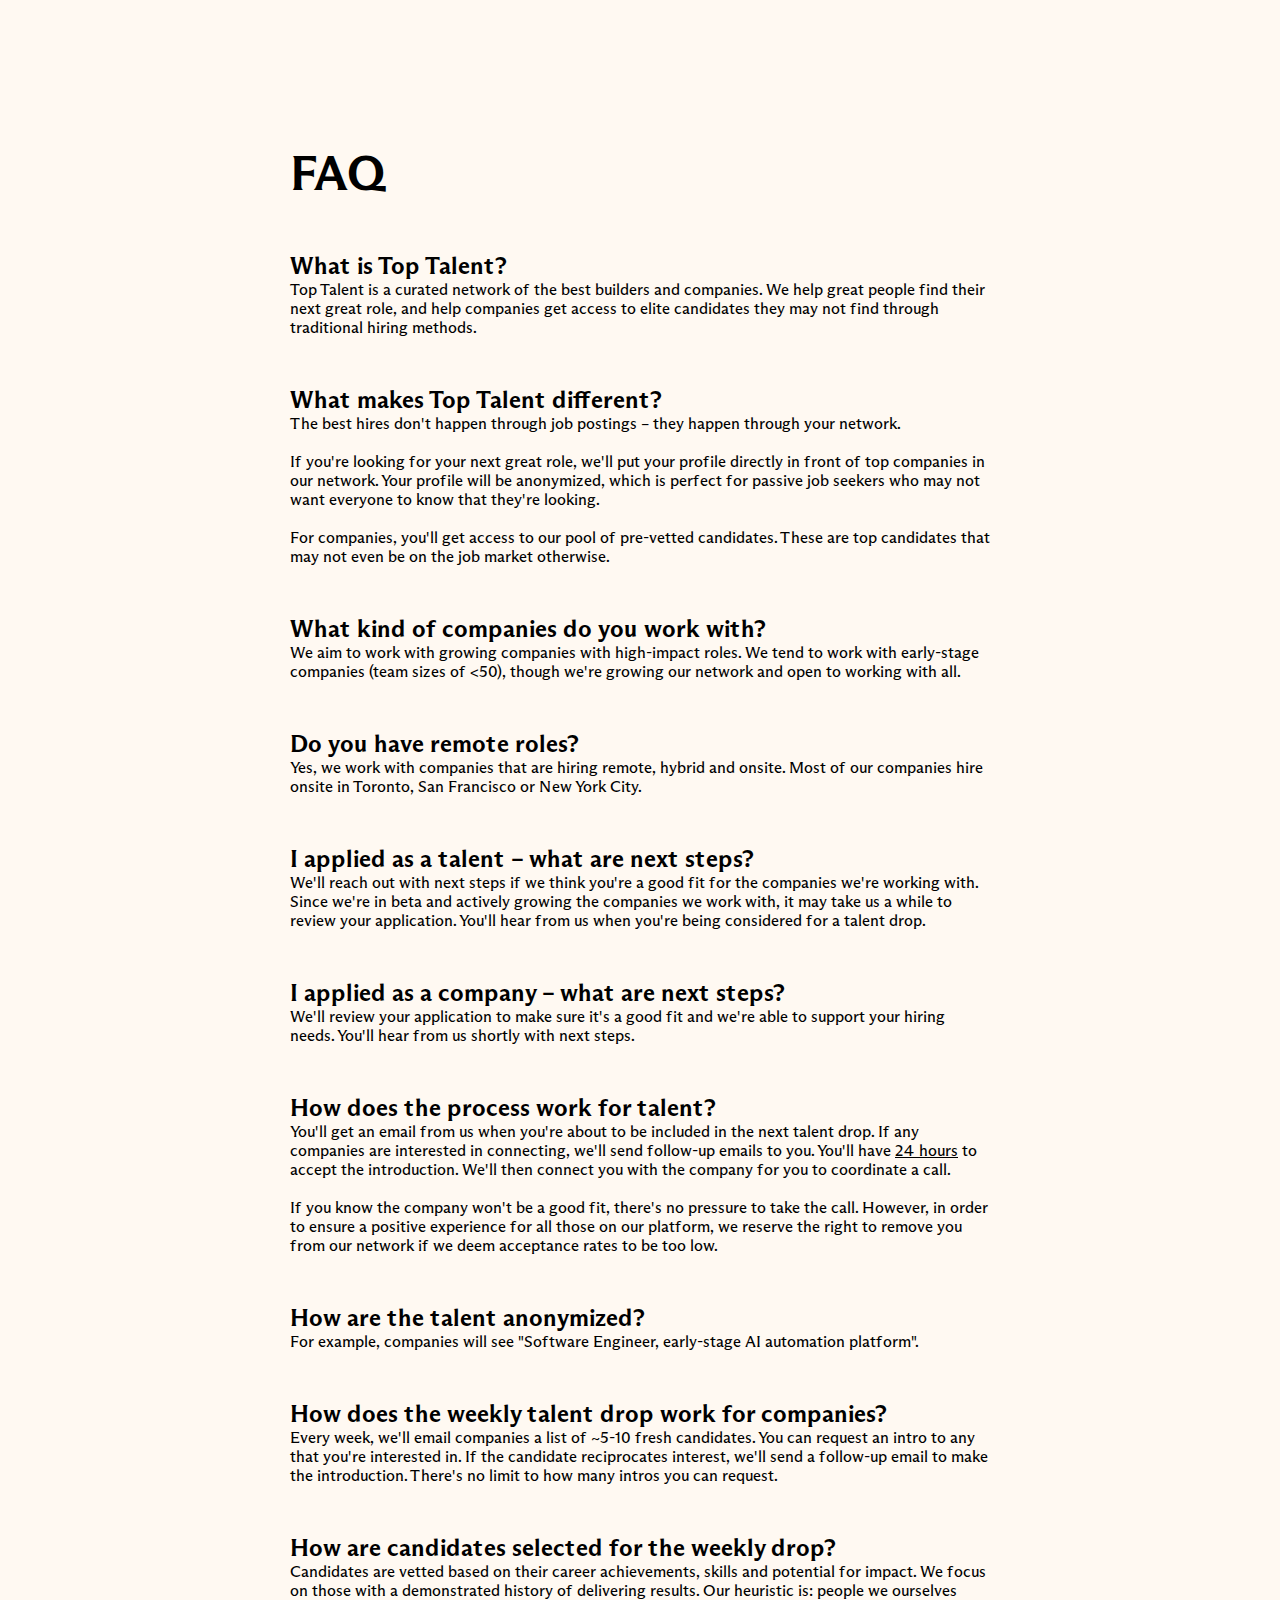
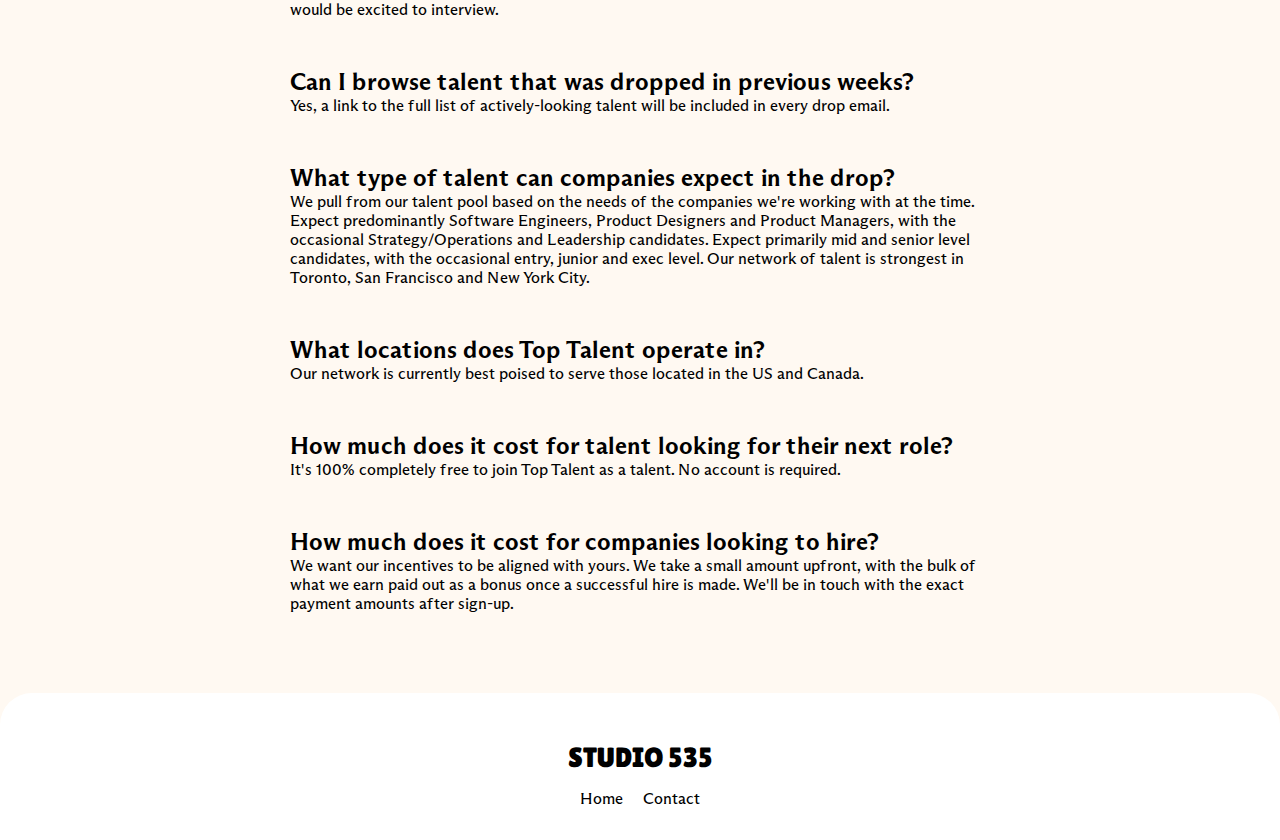
==== faq.html @ 3784dd81 "Update styles of FAQ" ====
<!DOCTYPE html>
<html lang="en">
<head>
  <meta charset="UTF-8">
  <meta name="viewport" content="width=device-width, initial-scale=1.0">
  <title>Top Talent by Studio 535</title>
  <meta name="title" content="Top Talent FAQ" />
  <meta name="description" content="Curated network of the best builders and companies.">
  <link rel="icon"
    href="data:image/svg+xml,<svg xmlns='http://www.w3.org/2000/svg' viewBox='0 0 100 100'><text y='.9em' font-size='90'>👑</text></svg>"
  />

  <!-- Open Graph / Facebook -->
  <meta property="og:type" content="website" />
  <meta property="og:url" content="https://jointoptalent.co" />
  <meta property="og:title" content="Top Talent by Studio 535" />
  <meta property="og:description" content="Curated network of the best builders and companies" />
  <meta property="og:image" content="https://jointoptalent.co/images/meta-image.jpg" />

  <!-- Twitter -->
  <meta property="twitter:card" content="summary_large_image" />
  <meta property="twitter:url" content="https://jointoptalent.co" />
  <meta property="twitter:title" content="Top Talent by Studio 535" />
  <meta property="twitter:description" content="Curated network of the best builders and companies" />
  <meta property="twitter:image" content="https://jointoptalent.co/images/meta-image.jpg" />

  <link rel="preconnect" href="https://fonts.googleapis.com">
  <link rel="preconnect" href="https://fonts.gstatic.com" crossorigin>
  <link href="https://fonts.googleapis.com/css2?family=Lilita+One&display=swap" rel="stylesheet">

  <!-- Google tag (gtag.js) -->
  <script async src="https://www.googletagmanager.com/gtag/js?id=G-QC5GZQPBZ9"></script>
  <script>
    window.dataLayer = window.dataLayer || [];
    function gtag(){dataLayer.push(arguments);}
    gtag('js', new Date());

    gtag('config', 'G-QC5GZQPBZ9');
  </script>

  <style>
    @font-face { font-family: 'Arizona Flare'; src: url('fonts/ABCArizonaFlareVariable-Trial.ttf'); } 
    @font-face { font-family: 'Arizona Sans'; src: url('fonts/ABCArizonaSansVariable-Trial.ttf'); } 

    * {
      box-sizing: border-box;
      margin: 0;
      padding: 0;
    }

    body {
      background-color: #fff9f2;
      font-family: 'Arizona Flare', sans-serif;
      font-size: 16px;
      min-height: 100vh;
      min-width: 375px;
    }

    h1 {
      font-size: 3em;
      margin: 3em 0 1em;
    }

    .container {
      margin: 5rem auto;
      max-width: 700px;
    }

    .faq-section {
      margin-bottom: 3em;
    }

    .footer {
      background-color: #fff;
      border-top-left-radius: 2em;
      border-top-right-radius: 2em;
      display: flex;
      flex-direction: column;
      padding: 3em 0 1em 0;
      text-align: center;
    }

    .footer-links {
      display: inline-block;
      margin: 1em;

      > * {
        color: #000;
        margin: 0.5em;
        text-decoration: none;
      }
    }

    .logo {
      color: #000;
      display: inline-block;
      font-family: 'Lilita One';
      font-size: 1.75em;
      text-decoration: none;
      text-transform: uppercase;
    }
  </style>
</head>
<body>
  <div class="container">
    <h1>FAQ</h1>
    <div class="faq-section">
      <h2>What is Top Talent?</h2>
      <p>Top Talent is a curated network of the best builders and companies. We help great people find their next great role, and help companies get access to elite candidates they may not find through traditional hiring methods.</p>
    </div>
    <div class="faq-section">
      <h2>What makes Top Talent different?</h2>
      <p>The best hires don't happen through job postings &ndash; they happen through your network.</p><br/>
      <p>If you're looking for your next great role, we'll put your profile directly in front of top companies in our network. Your profile will be anonymized, which is perfect for passive job seekers who may not want everyone to know that they're looking.</p><br/>
      <p>For companies, you'll get access to our pool of pre-vetted candidates. These are top candidates that may not even be on the job market otherwise.</p>
    </div>
    <div class="faq-section">
      <h2>What kind of companies do you work with?</h2>
      <p>We aim to work with growing companies with high-impact roles. We tend to work with early-stage companies (team sizes of <50), though we're growing our network and open to working with all.</p>
    </div>
    <div class="faq-section">
      <h2>Do you have remote roles?</h2>
      <p>Yes, we work with companies that are hiring remote, hybrid and onsite. Most of our companies hire onsite in Toronto, San Francisco or New York City.</p>
    </div>
    <div class="faq-section">
      <h2>I applied as a talent &ndash; what are next steps?</h2>
      <p>We'll reach out with next steps if we think you're a good fit for the companies we're working with. Since we're in beta and actively growing the companies we work with, it may take us a while to review your application. You'll hear from us when you're being considered for a talent drop.</p>
    </div>
    <div class="faq-section">
      <h2>I applied as a company &ndash; what are next steps?</h2>
      <p>We'll review your application to make sure it's a good fit and we're able to support your hiring needs. You'll hear from us shortly with next steps.</p>
    </div>
    <div class="faq-section">
      <h2>How does the process work for talent?</h2>
      <p>You'll get an email from us when you're about to be included in the next talent drop. If any companies are interested in connecting, we'll send follow-up emails to you. You'll have <u>24 hours</u> to accept the introduction. We'll then connect you with the company for you to coordinate a call.</p><br/>
      <p>If you know the company won't be a good fit, there's no pressure to take the call. However, in order to ensure a positive experience for all those on our platform, we reserve the right to remove you from our network if we deem acceptance rates to be too low.</p>
    </div>
    <div class="faq-section">
      <h2>How are the talent anonymized?</h2>
      <p>For example, companies will see "Software Engineer, early-stage AI automation platform".</p>
    </div>
    <div class="faq-section">
      <h2>How does the weekly talent drop work for companies?</h2>
      <p>Every week, we'll email companies a list of ~5-10 fresh candidates. You can request an intro to any that you're interested in. If the candidate reciprocates interest, we'll send a follow-up email to make the introduction. There's no limit to how many intros you can request.</p>
    </div>
    <div class="faq-section">
      <h2>How are candidates selected for the weekly drop?</h2>
      <p>Candidates are vetted based on their career achievements, skills and potential for impact. We focus on those with a demonstrated history of delivering results. Our heuristic is: people we ourselves would be excited to interview.</p>
    </div>
    <div class="faq-section">
      <h2>Can I browse talent that was dropped in previous weeks?</h2>
      <p>Yes, a link to the full list of actively-looking talent will be included in every drop email.</p>
    </div>
    <div class="faq-section">
      <h2>What type of talent can companies expect in the drop?</h2>
      <p>We pull from our talent pool based on the needs of the companies we're working with at the time. Expect predominantly Software Engineers, Product Designers and Product Managers, with the occasional Strategy/Operations and Leadership candidates. Expect primarily mid and senior level candidates, with the occasional entry, junior and exec level. Our network of talent is strongest in Toronto, San Francisco and New York City.</p>
    </div>
    <div class="faq-section">
      <h2>What locations does Top Talent operate in?</h2>
      <p>Our network is currently best poised to serve those located in the US and Canada.</p>
    </div>
    <div class="faq-section">
      <h2>How much does it cost for talent looking for their next role?</h2>
      <p>It's 100% completely free to join Top Talent as a talent. No account is required.</p>
    </div>
    <div class="faq-section">
      <h2>How much does it cost for companies looking to hire?</h2>
      <p>We want our incentives to be aligned with yours. We take a small amount upfront, with the bulk of what we earn paid out as a bonus once a successful hire is made. We'll be in touch with the exact payment amounts after sign-up.</p>
    </div>
  </div>
  <section class="footer">
    <a href="https://linktr.ee/535toronto" target="_blank" class="logo" onclick="gtag('event', 'click', { 'event_category': 'Button', 'event_label': 'Studio 535 Logo' });">Studio 535</a>
    <div class="footer-links">
      <a href="./index.html">Home</a>
      <a href="mailto:hi@jointoptalent.co">Contact</a>
    </div>
  </section>
</body>
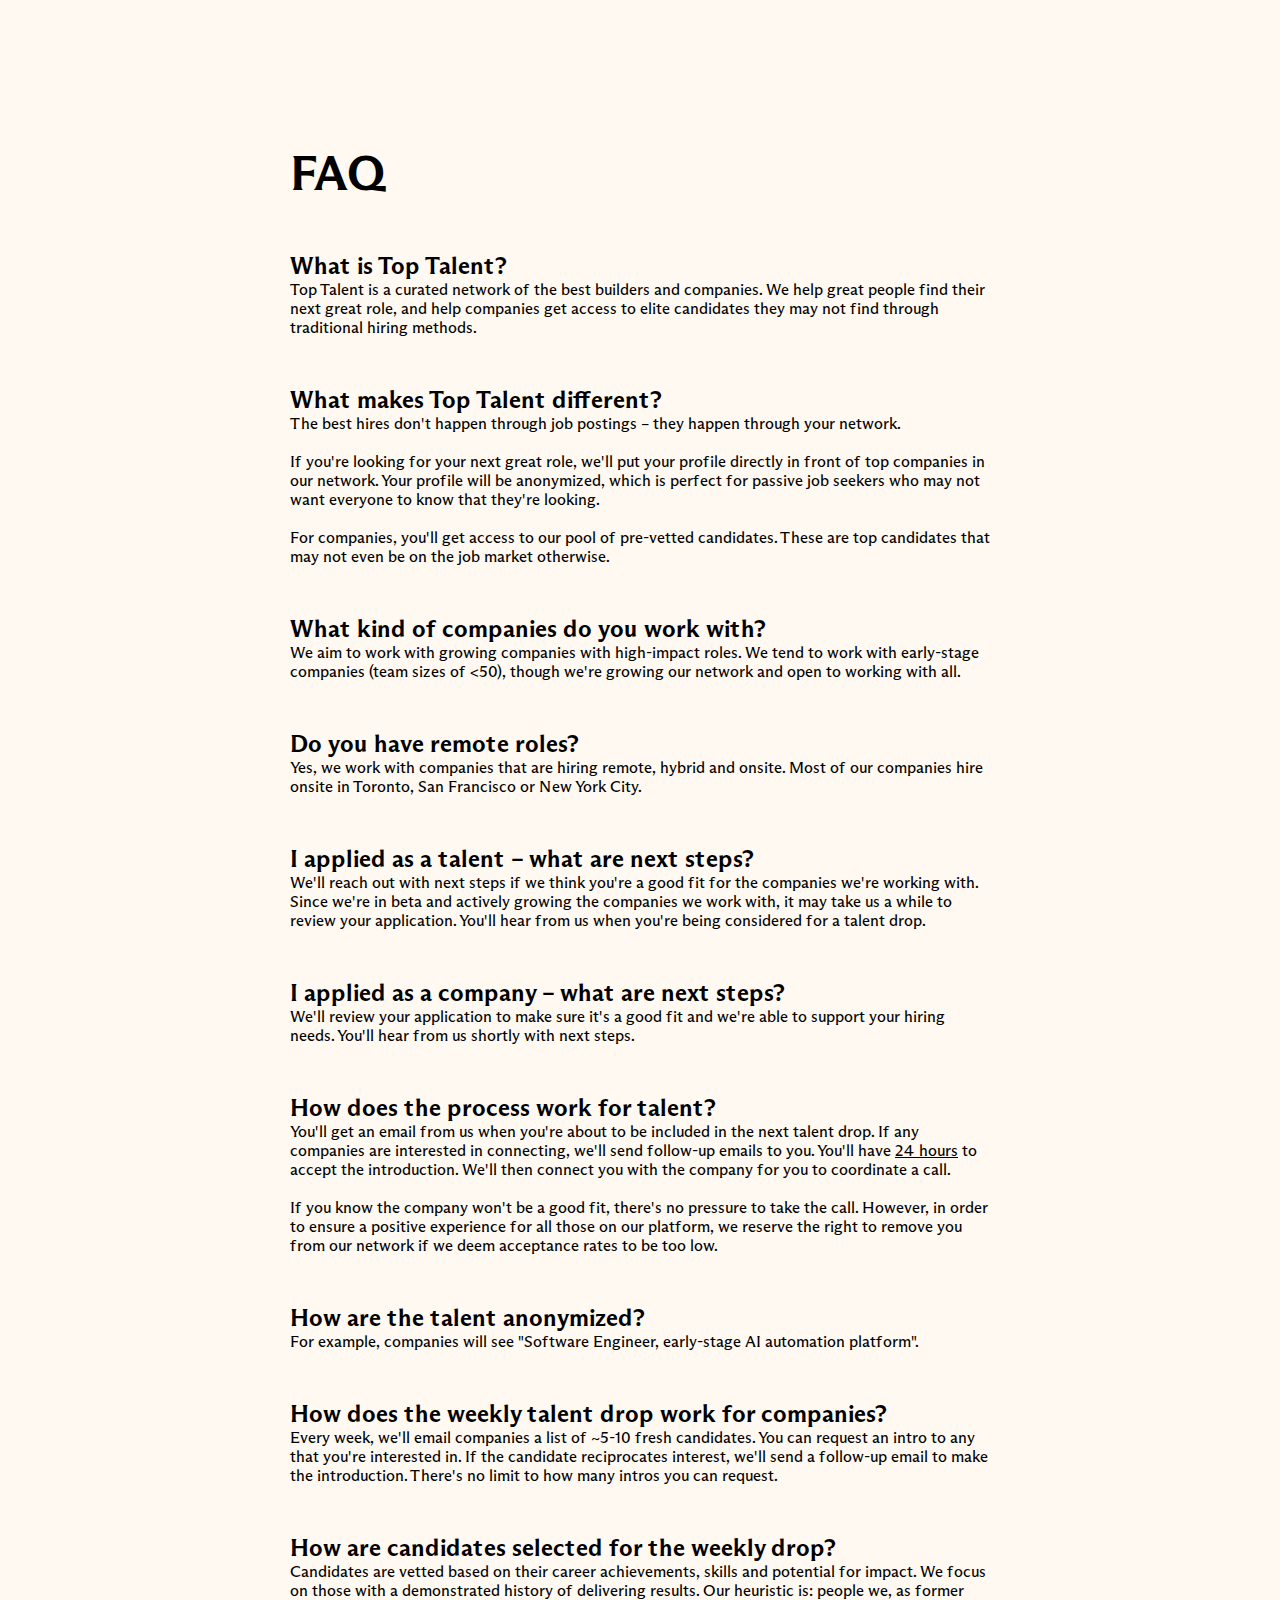
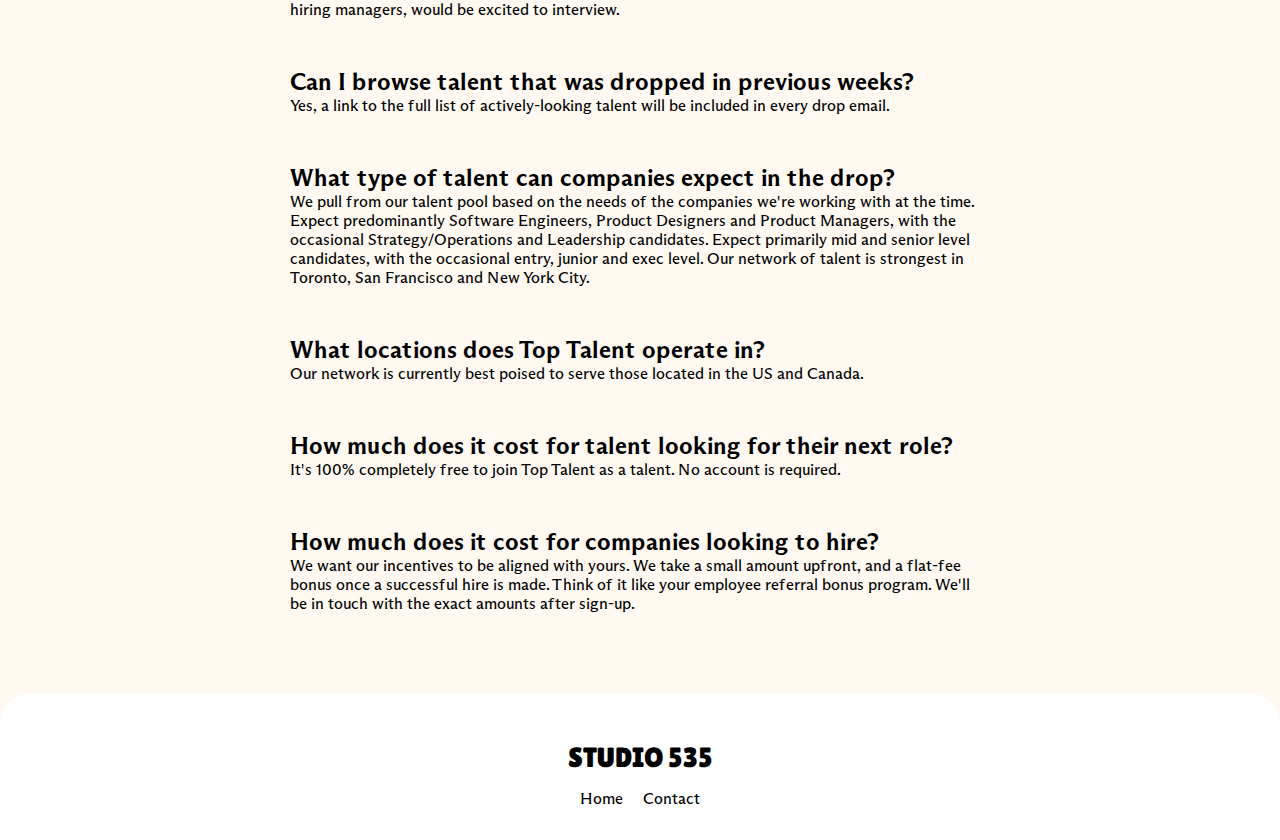
==== commit b1b3a54a: "Updates to copy" ====
--- a/faq.html
+++ b/faq.html
@@ -7,7 +7,7 @@
   <meta name="title" content="Top Talent FAQ" />
   <meta name="description" content="Curated network of the best builders and companies.">
   <link rel="icon"
-    href="data:image/svg+xml,<svg xmlns='http://www.w3.org/2000/svg' viewBox='0 0 100 100'><text y='.9em' font-size='90'>👑</text></svg>"
+    href="data:image/svg+xml,<svg xmlns='http://www.w3.org/2000/svg' viewBox='0 0 100 100'><text y='.9em' font-size='90'>🏔️</text></svg>"
   />
 
   <!-- Open Graph / Facebook -->
@@ -145,7 +145,7 @@
     </div>
     <div class="faq-section">
       <h2>How are candidates selected for the weekly drop?</h2>
-      <p>Candidates are vetted based on their career achievements, skills and potential for impact. We focus on those with a demonstrated history of delivering results. Our heuristic is: people we ourselves would be excited to interview.</p>
+      <p>Candidates are vetted based on their career achievements, skills and potential for impact. We focus on those with a demonstrated history of delivering results. Our heuristic is: people we, as former hiring managers, would be excited to interview.</p>
     </div>
     <div class="faq-section">
       <h2>Can I browse talent that was dropped in previous weeks?</h2>
@@ -165,7 +165,7 @@
     </div>
     <div class="faq-section">
       <h2>How much does it cost for companies looking to hire?</h2>
-      <p>We want our incentives to be aligned with yours. We take a small amount upfront, with the bulk of what we earn paid out as a bonus once a successful hire is made. We'll be in touch with the exact payment amounts after sign-up.</p>
+      <p>We want our incentives to be aligned with yours. We take a small amount upfront, and a flat-fee bonus once a successful hire is made. Think of it like your employee referral bonus program. We'll be in touch with the exact amounts after sign-up.</p>
     </div>
   </div>
   <section class="footer">
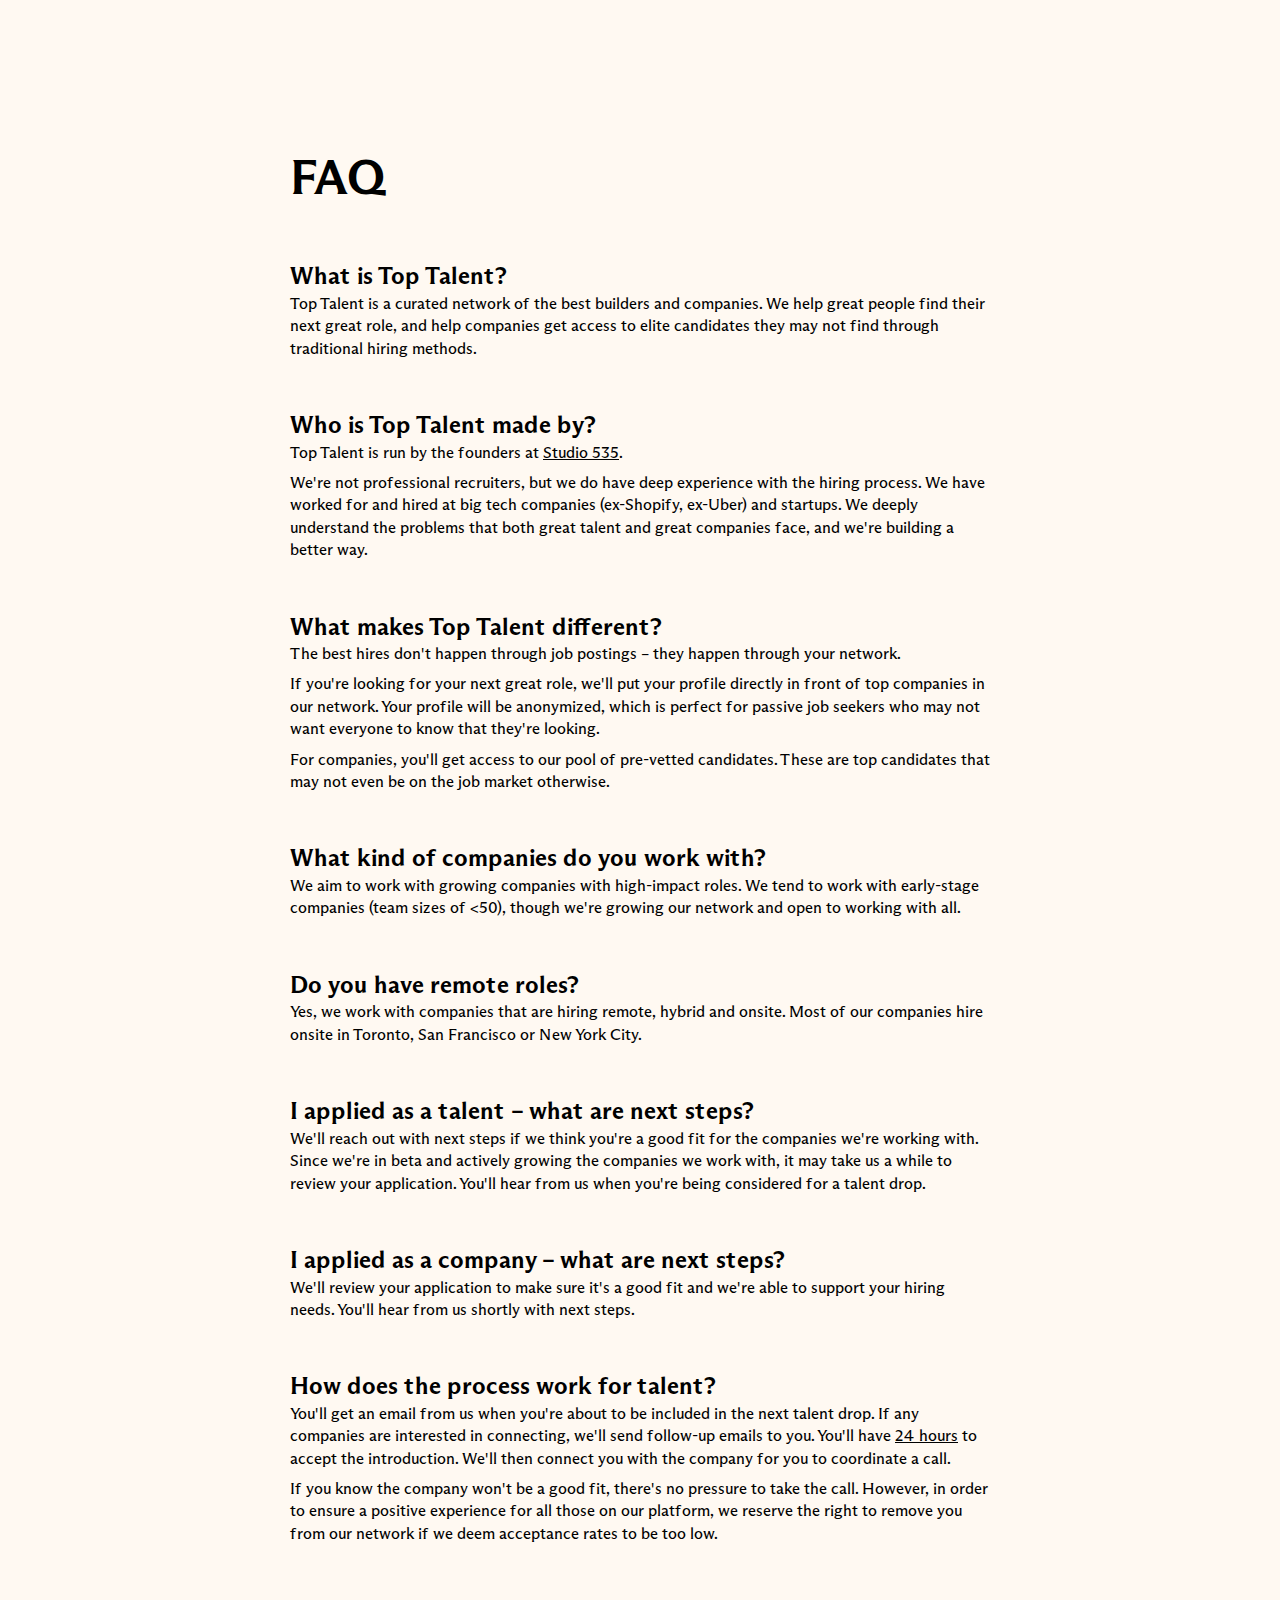
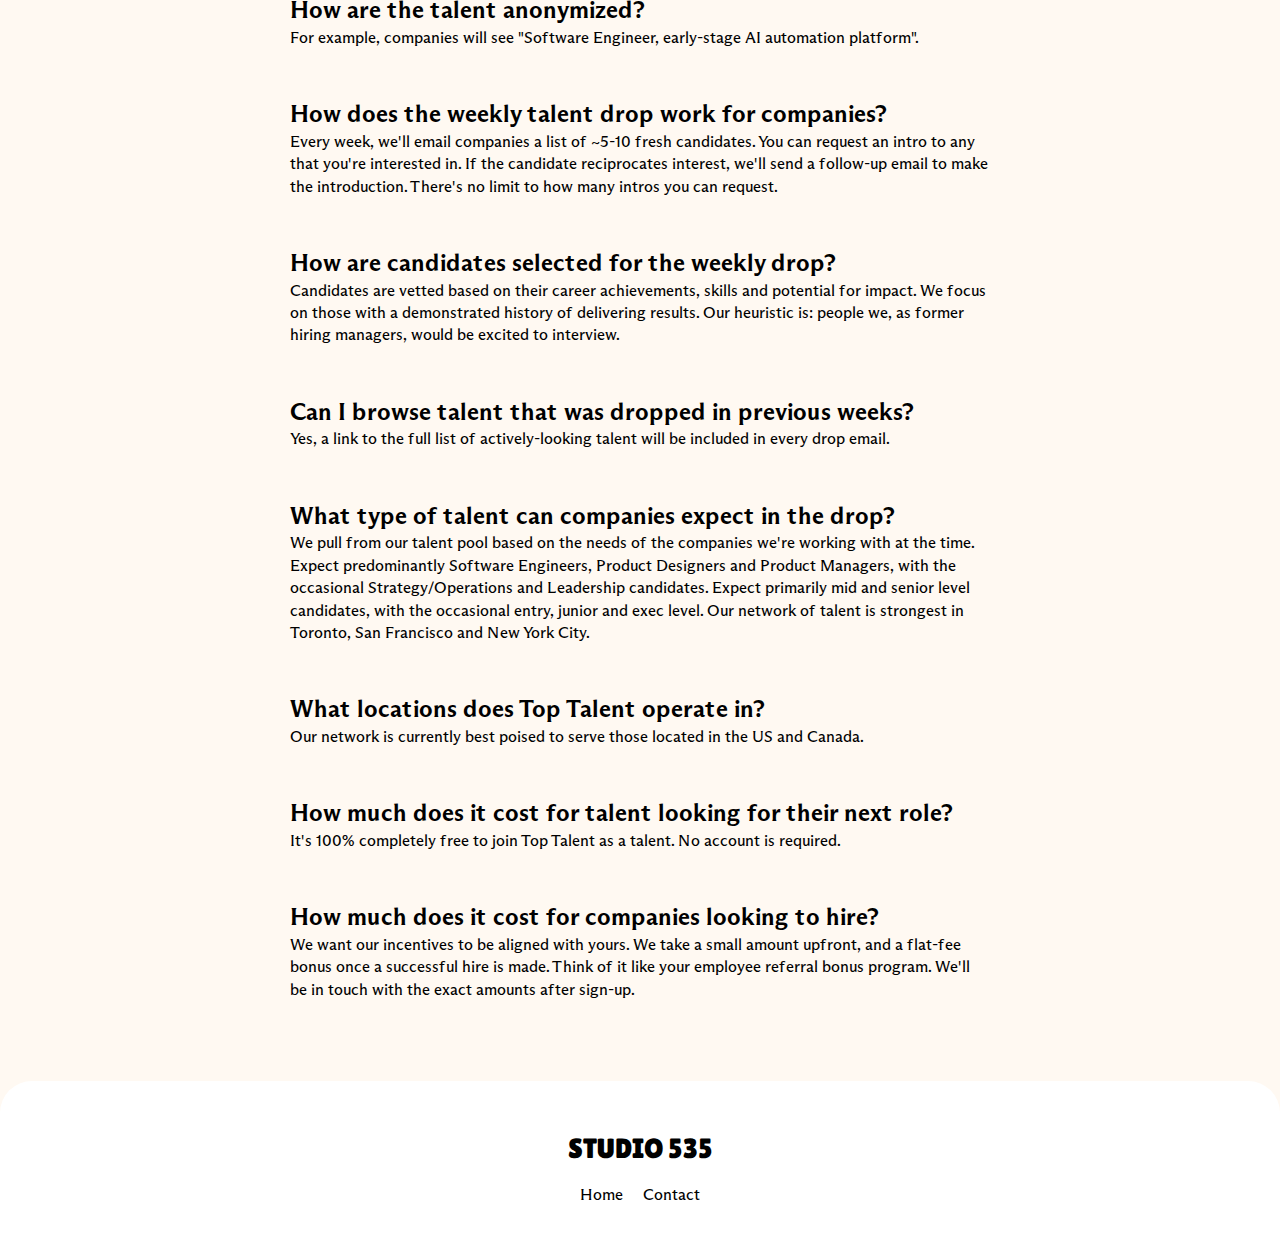
==== commit 4934d54d: "Further improvements to FAQ" ====
--- a/faq.html
+++ b/faq.html
@@ -52,6 +52,7 @@
       background-color: #fff9f2;
       font-family: 'Arizona Flare', sans-serif;
       font-size: 16px;
+      line-height: 1.4;
       min-height: 100vh;
       min-width: 375px;
     }
@@ -61,6 +62,10 @@
       margin: 3em 0 1em;
     }
 
+    a {
+      color: #000;
+    }
+
     .container {
       margin: 5rem auto;
       max-width: 700px;
@@ -68,6 +73,10 @@
 
     .faq-section {
       margin-bottom: 3em;
+    }
+
+    .faq-section p {
+      margin-bottom: 0.5em;
     }
 
     .footer {
@@ -109,9 +118,14 @@
       <p>Top Talent is a curated network of the best builders and companies. We help great people find their next great role, and help companies get access to elite candidates they may not find through traditional hiring methods.</p>
     </div>
     <div class="faq-section">
+      <h2>Who is Top Talent made by?</h2>
+      <p>Top Talent is run by the founders at <a href="https://x.com/535toronto" target="_blank">Studio 535</a>.</p>
+      <p>We're not professional recruiters, but we do have deep experience with the hiring process. We have worked for and hired at big tech companies (ex-Shopify, ex-Uber) and startups. We deeply understand the problems that both great talent and great companies face, and we're building a better way.</p>
+    </div>
+    <div class="faq-section">
       <h2>What makes Top Talent different?</h2>
-      <p>The best hires don't happen through job postings &ndash; they happen through your network.</p><br/>
-      <p>If you're looking for your next great role, we'll put your profile directly in front of top companies in our network. Your profile will be anonymized, which is perfect for passive job seekers who may not want everyone to know that they're looking.</p><br/>
+      <p>The best hires don't happen through job postings &ndash; they happen through your network.</p>
+      <p>If you're looking for your next great role, we'll put your profile directly in front of top companies in our network. Your profile will be anonymized, which is perfect for passive job seekers who may not want everyone to know that they're looking.</p>
       <p>For companies, you'll get access to our pool of pre-vetted candidates. These are top candidates that may not even be on the job market otherwise.</p>
     </div>
     <div class="faq-section">
@@ -132,7 +146,7 @@
     </div>
     <div class="faq-section">
       <h2>How does the process work for talent?</h2>
-      <p>You'll get an email from us when you're about to be included in the next talent drop. If any companies are interested in connecting, we'll send follow-up emails to you. You'll have <u>24 hours</u> to accept the introduction. We'll then connect you with the company for you to coordinate a call.</p><br/>
+      <p>You'll get an email from us when you're about to be included in the next talent drop. If any companies are interested in connecting, we'll send follow-up emails to you. You'll have <u>24 hours</u> to accept the introduction. We'll then connect you with the company for you to coordinate a call.</p>
       <p>If you know the company won't be a good fit, there's no pressure to take the call. However, in order to ensure a positive experience for all those on our platform, we reserve the right to remove you from our network if we deem acceptance rates to be too low.</p>
     </div>
     <div class="faq-section">
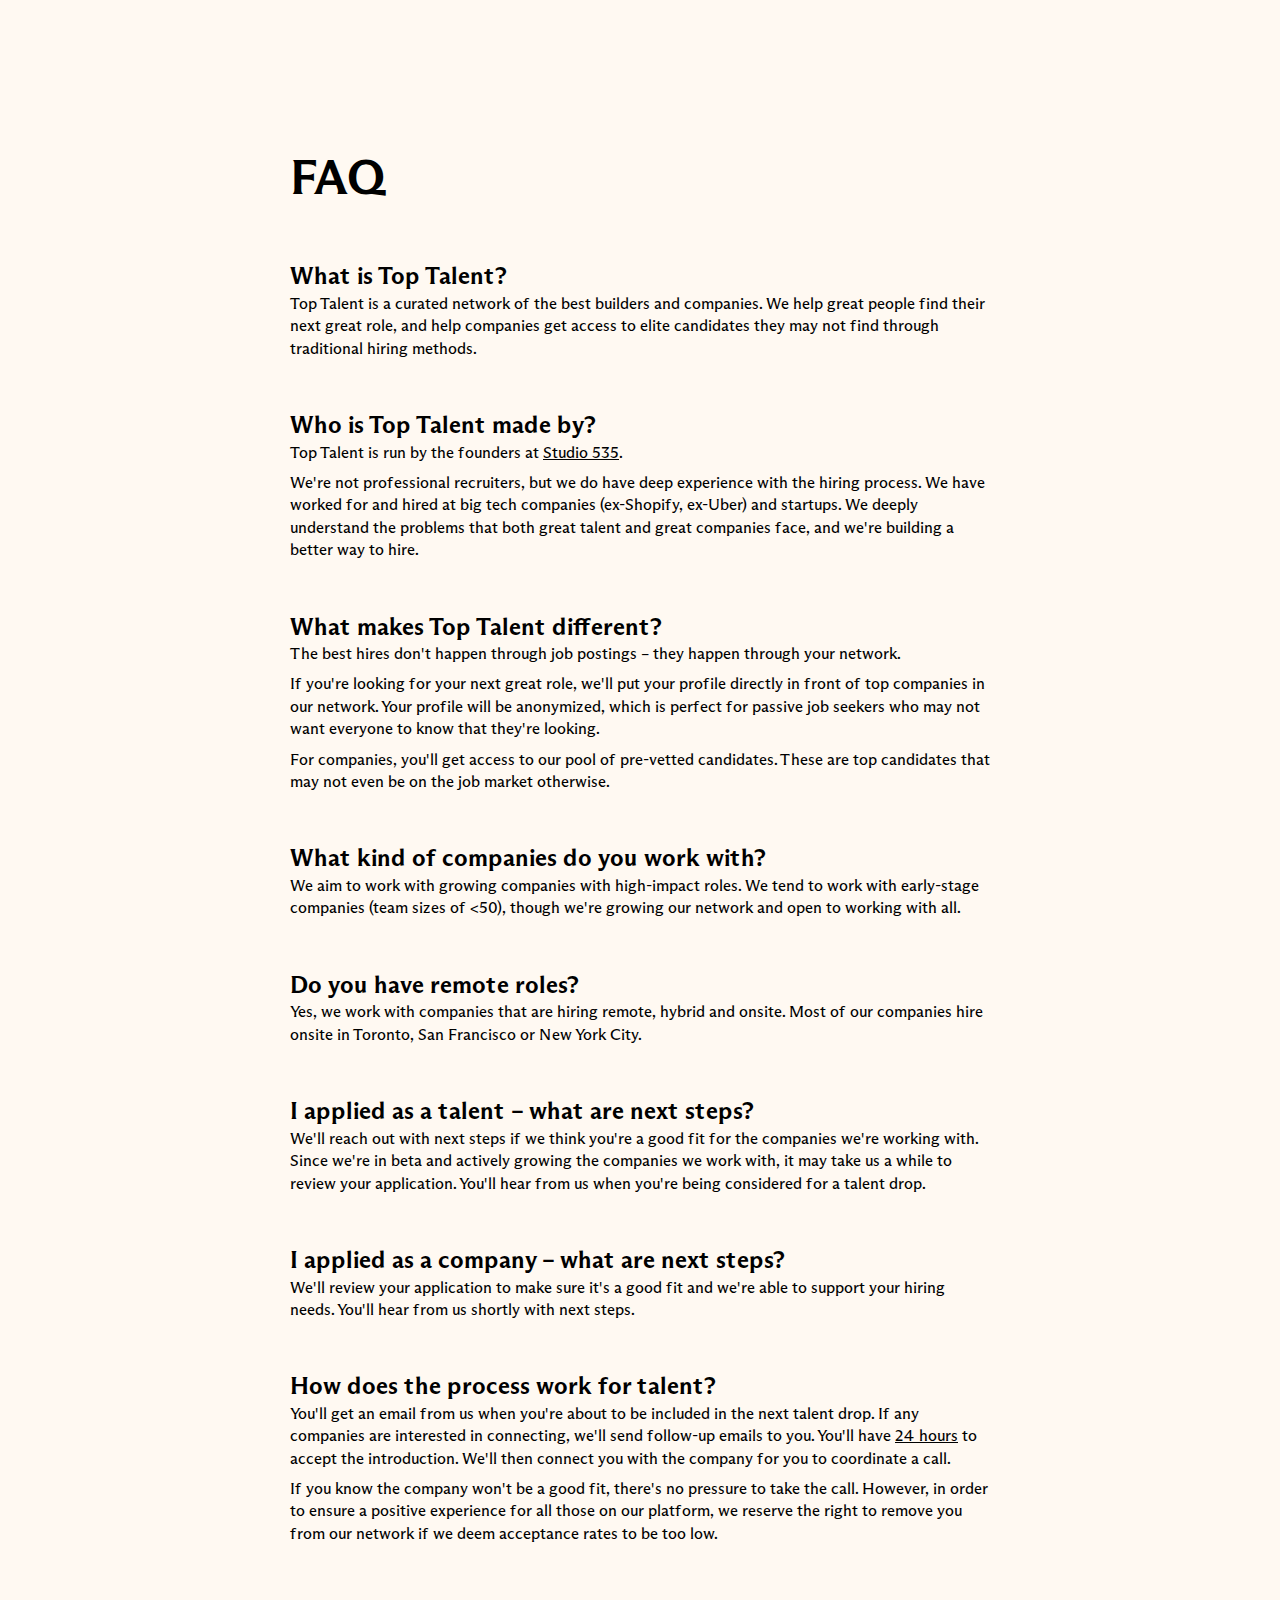
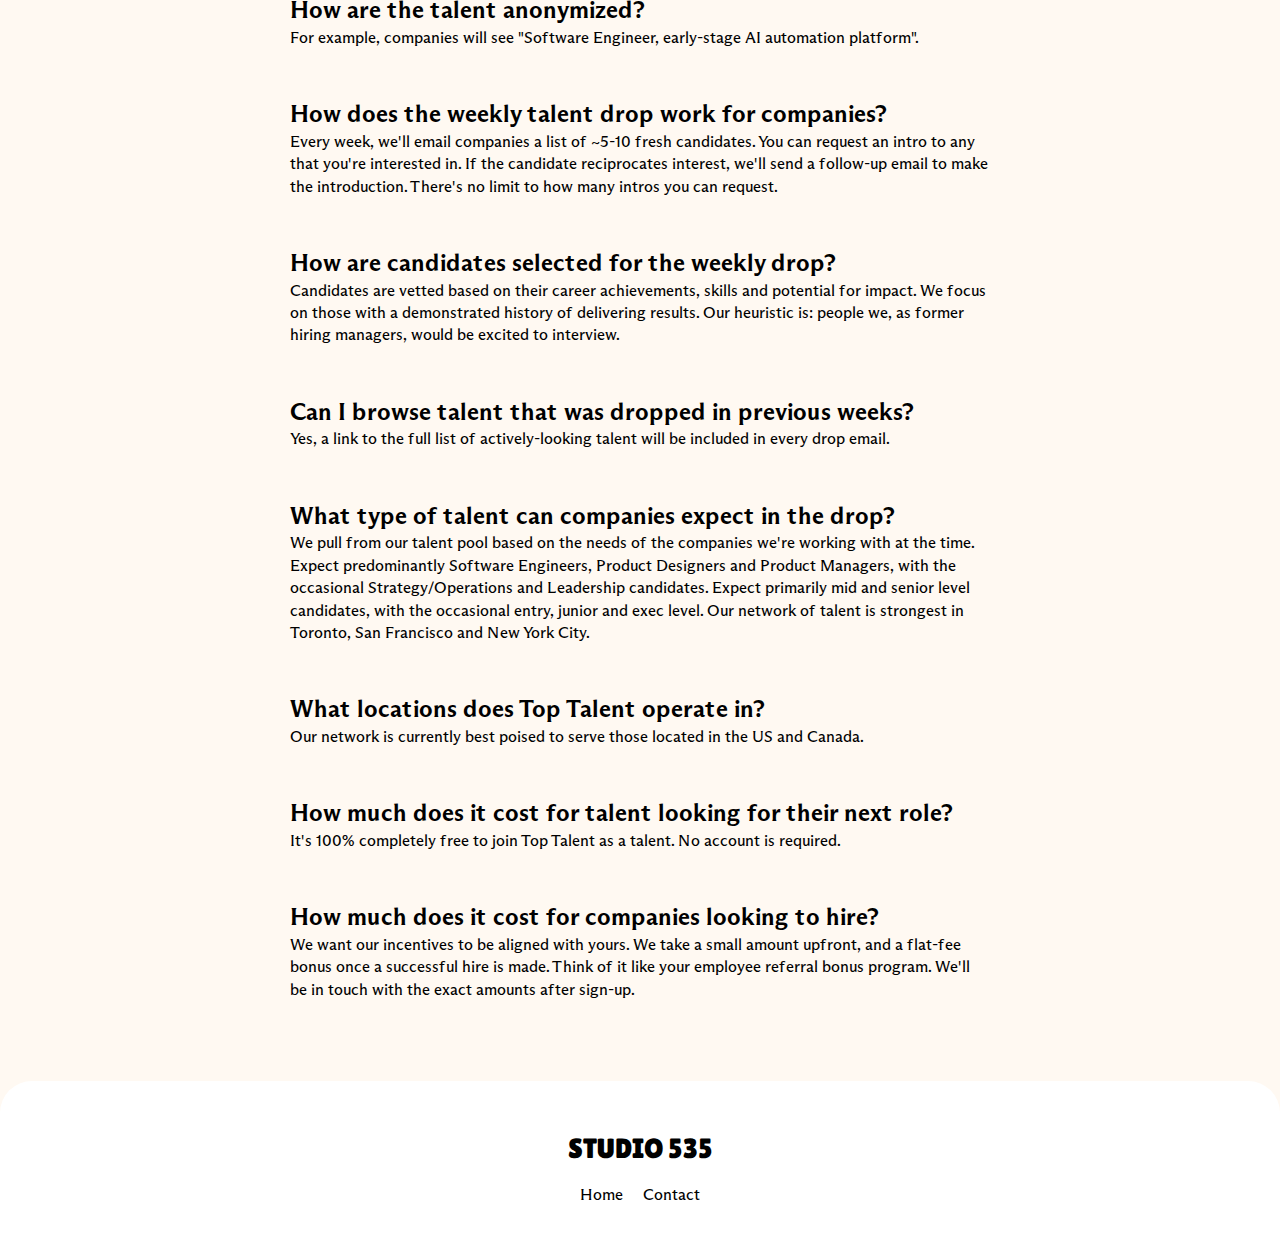
==== commit 0e4efcd2: "Add FAQ to homepage" ====
--- a/faq.html
+++ b/faq.html
@@ -28,14 +28,13 @@
   <link rel="preconnect" href="https://fonts.gstatic.com" crossorigin>
   <link href="https://fonts.googleapis.com/css2?family=Lilita+One&display=swap" rel="stylesheet">
 
-  <!-- Google tag (gtag.js) -->
-  <script async src="https://www.googletagmanager.com/gtag/js?id=G-QC5GZQPBZ9"></script>
-  <script>
-    window.dataLayer = window.dataLayer || [];
-    function gtag(){dataLayer.push(arguments);}
-    gtag('js', new Date());
-
-    gtag('config', 'G-QC5GZQPBZ9');
+  <!-- Analytics -->
+  <script type="text/javascript">
+    (function (f, b) { if (!b.__SV) { var e, g, i, h; window.mixpanel = b; b._i = []; b.init = function (e, f, c) { function g(a, d) { var b = d.split("."); 2 == b.length && ((a = a[b[0]]), (d = b[1])); a[d] = function () { a.push([d].concat(Array.prototype.slice.call(arguments, 0))); }; } var a = b; "undefined" !== typeof c ? (a = b[c] = []) : (c = "mixpanel"); a.people = a.people || []; a.toString = function (a) { var d = "mixpanel"; "mixpanel" !== c && (d += "." + c); a || (d += " (stub)"); return d; }; a.people.toString = function () { return a.toString(1) + ".people (stub)"; }; i = "disable time_event track track_pageview track_links track_forms track_with_groups add_group set_group remove_group register register_once alias unregister identify name_tag set_config reset opt_in_tracking opt_out_tracking has_opted_in_tracking has_opted_out_tracking clear_opt_in_out_tracking start_batch_senders people.set people.set_once people.unset people.increment people.append people.union people.track_charge people.clear_charges people.delete_user people.remove".split( " "); for (h = 0; h < i.length; h++) g(a, i[h]); var j = "set set_once union unset remove delete".split(" "); a.get_group = function () { function b(c) { d[c] = function () { call2_args = arguments; call2 = [c].concat(Array.prototype.slice.call(call2_args, 0)); a.push([e, call2]); }; } for ( var d = {}, e = ["get_group"].concat( Array.prototype.slice.call(arguments, 0)), c = 0; c < j.length; c++) b(j[c]); return d; }; b._i.push([e, f, c]); }; b.__SV = 1.2; e = f.createElement("script"); e.type = "text/javascript"; e.async = !0; e.src = "undefined" !== typeof MIXPANEL_CUSTOM_LIB_URL ? MIXPANEL_CUSTOM_LIB_URL : "file:" === f.location.protocol && "//cdn.mxpnl.com/libs/mixpanel-2-latest.min.js".match(/^\/\//) ? "https://cdn.mxpnl.com/libs/mixpanel-2-latest.min.js" : "//cdn.mxpnl.com/libs/mixpanel-2-latest.min.js"; g = f.getElementsByTagName("script")[0]; g.parentNode.insertBefore(e, g); } })(document, window.mixpanel || []);
+    
+    mixpanel.init('f08129a6d8d848a035fef0a3b6fc9485', {
+      track_pageview: "url-with-path-and-query-string"
+    });
   </script>
 
   <style>
@@ -120,7 +119,7 @@
     <div class="faq-section">
       <h2>Who is Top Talent made by?</h2>
       <p>Top Talent is run by the founders at <a href="https://x.com/535toronto" target="_blank">Studio 535</a>.</p>
-      <p>We're not professional recruiters, but we do have deep experience with the hiring process. We have worked for and hired at big tech companies (ex-Shopify, ex-Uber) and startups. We deeply understand the problems that both great talent and great companies face, and we're building a better way.</p>
+      <p>We're not professional recruiters, but we do have deep experience with the hiring process. We have worked for and hired at big tech companies (ex-Shopify, ex-Uber) and startups. We deeply understand the problems that both great talent and great companies face, and we're building a better way to hire.</p>
     </div>
     <div class="faq-section">
       <h2>What makes Top Talent different?</h2>
@@ -183,7 +182,7 @@
     </div>
   </div>
   <section class="footer">
-    <a href="https://linktr.ee/535toronto" target="_blank" class="logo" onclick="gtag('event', 'click', { 'event_category': 'Button', 'event_label': 'Studio 535 Logo' });">Studio 535</a>
+    <a href="https://linktr.ee/535toronto" target="_blank" class="logo" onclick="mixpanel.track('Button Click', {'Button Type': 'Studio 535 Logo'})">Studio 535</a>
     <div class="footer-links">
       <a href="./index.html">Home</a>
       <a href="mailto:hi@jointoptalent.co">Contact</a>
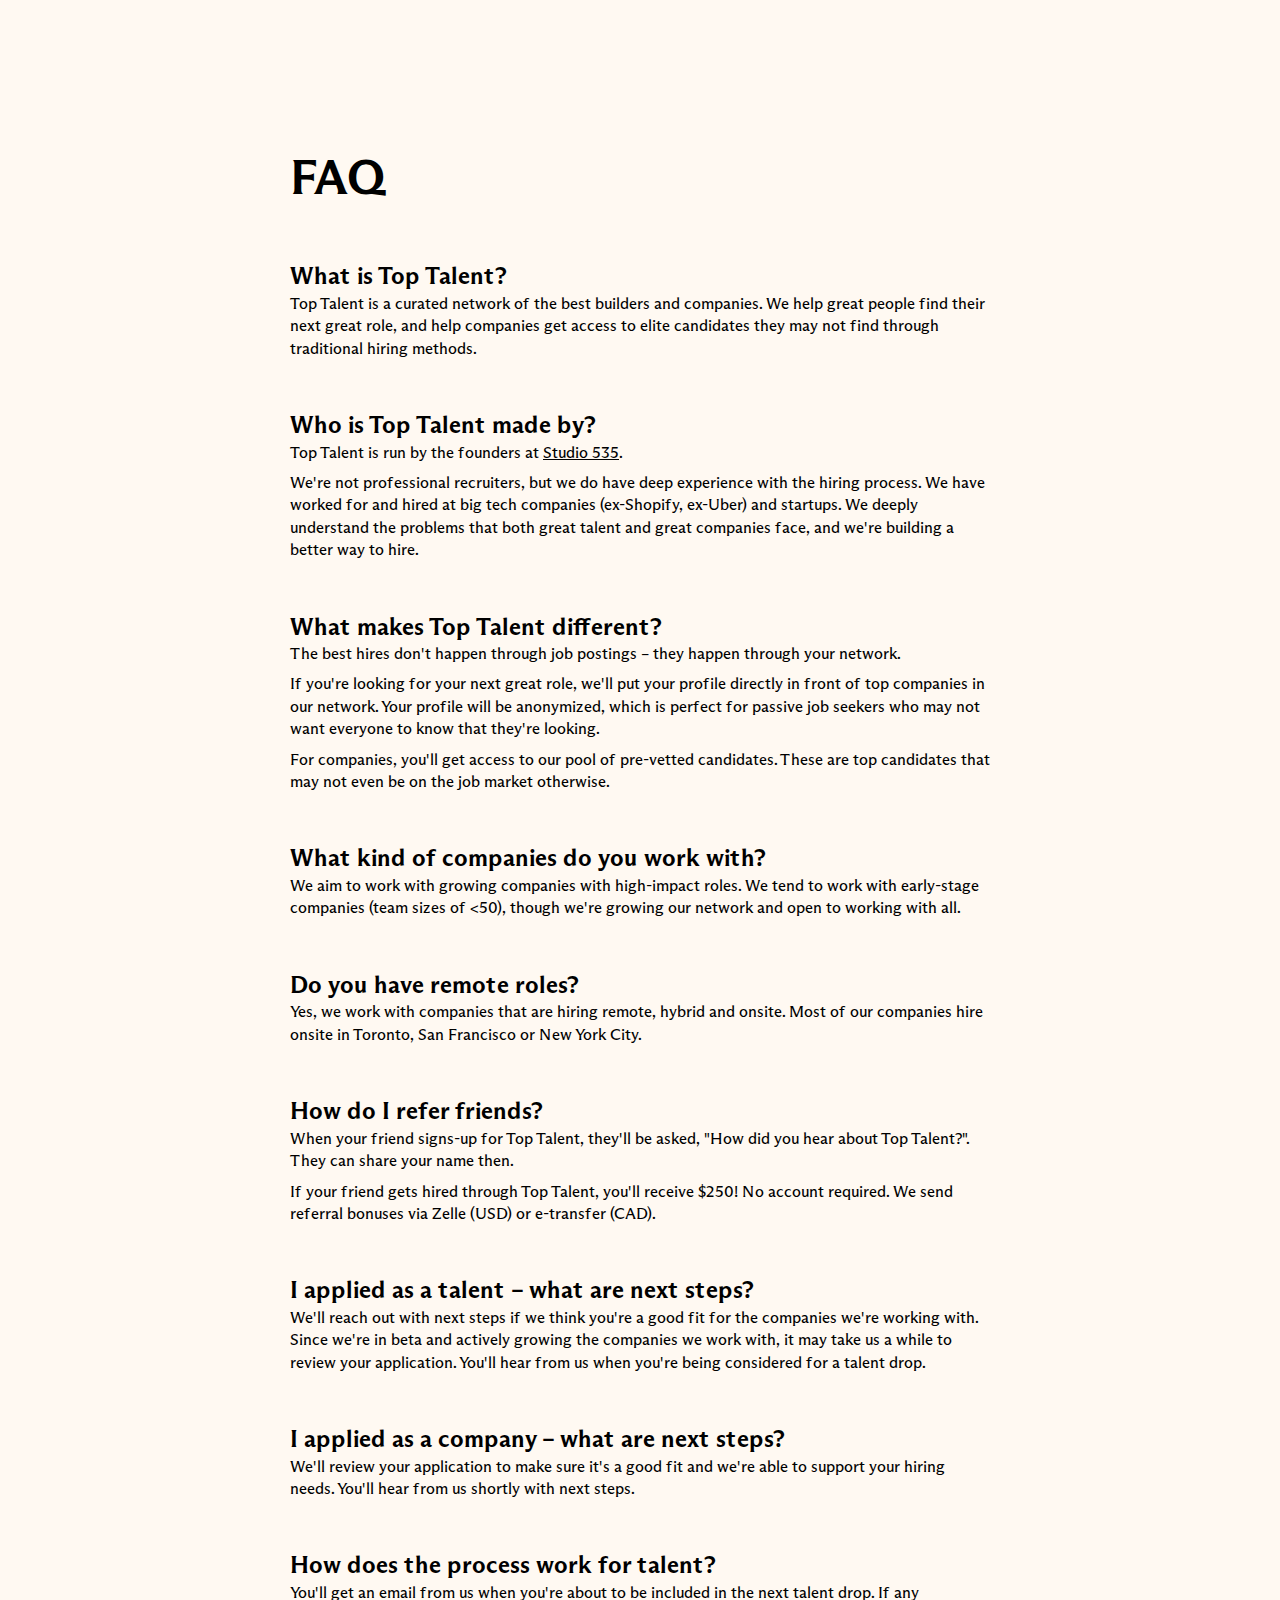
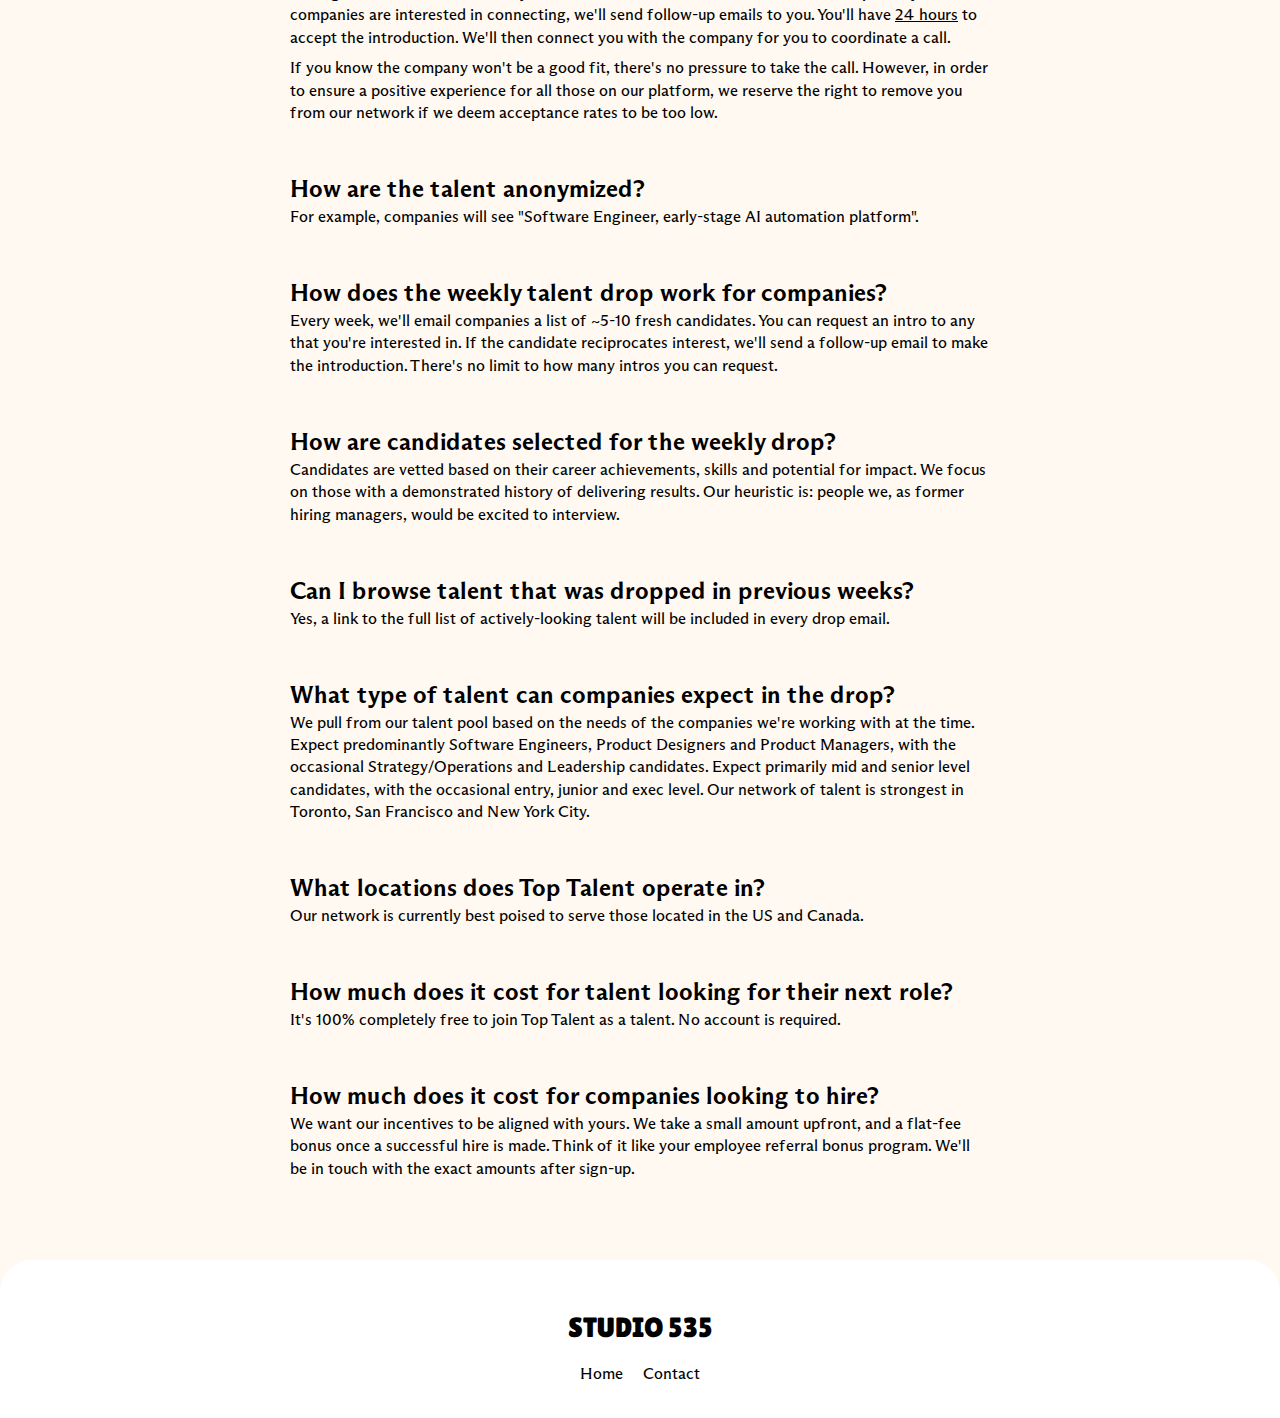
==== commit bcceefc9: "Add referral program. Add profile pictures." ====
--- a/faq.html
+++ b/faq.html
@@ -136,6 +136,11 @@
       <p>Yes, we work with companies that are hiring remote, hybrid and onsite. Most of our companies hire onsite in Toronto, San Francisco or New York City.</p>
     </div>
     <div class="faq-section">
+      <h2>How do I refer friends?</h2>
+      <p>When your friend signs-up for Top Talent, they'll be asked, "How did you hear about Top Talent?". They can share your name then.</p>
+      <p>If your friend gets hired through Top Talent, you'll receive $250! No account required. We send referral bonuses via Zelle (USD) or e-transfer (CAD).</p>
+    </div>
+    <div class="faq-section">
       <h2>I applied as a talent &ndash; what are next steps?</h2>
       <p>We'll reach out with next steps if we think you're a good fit for the companies we're working with. Since we're in beta and actively growing the companies we work with, it may take us a while to review your application. You'll hear from us when you're being considered for a talent drop.</p>
     </div>
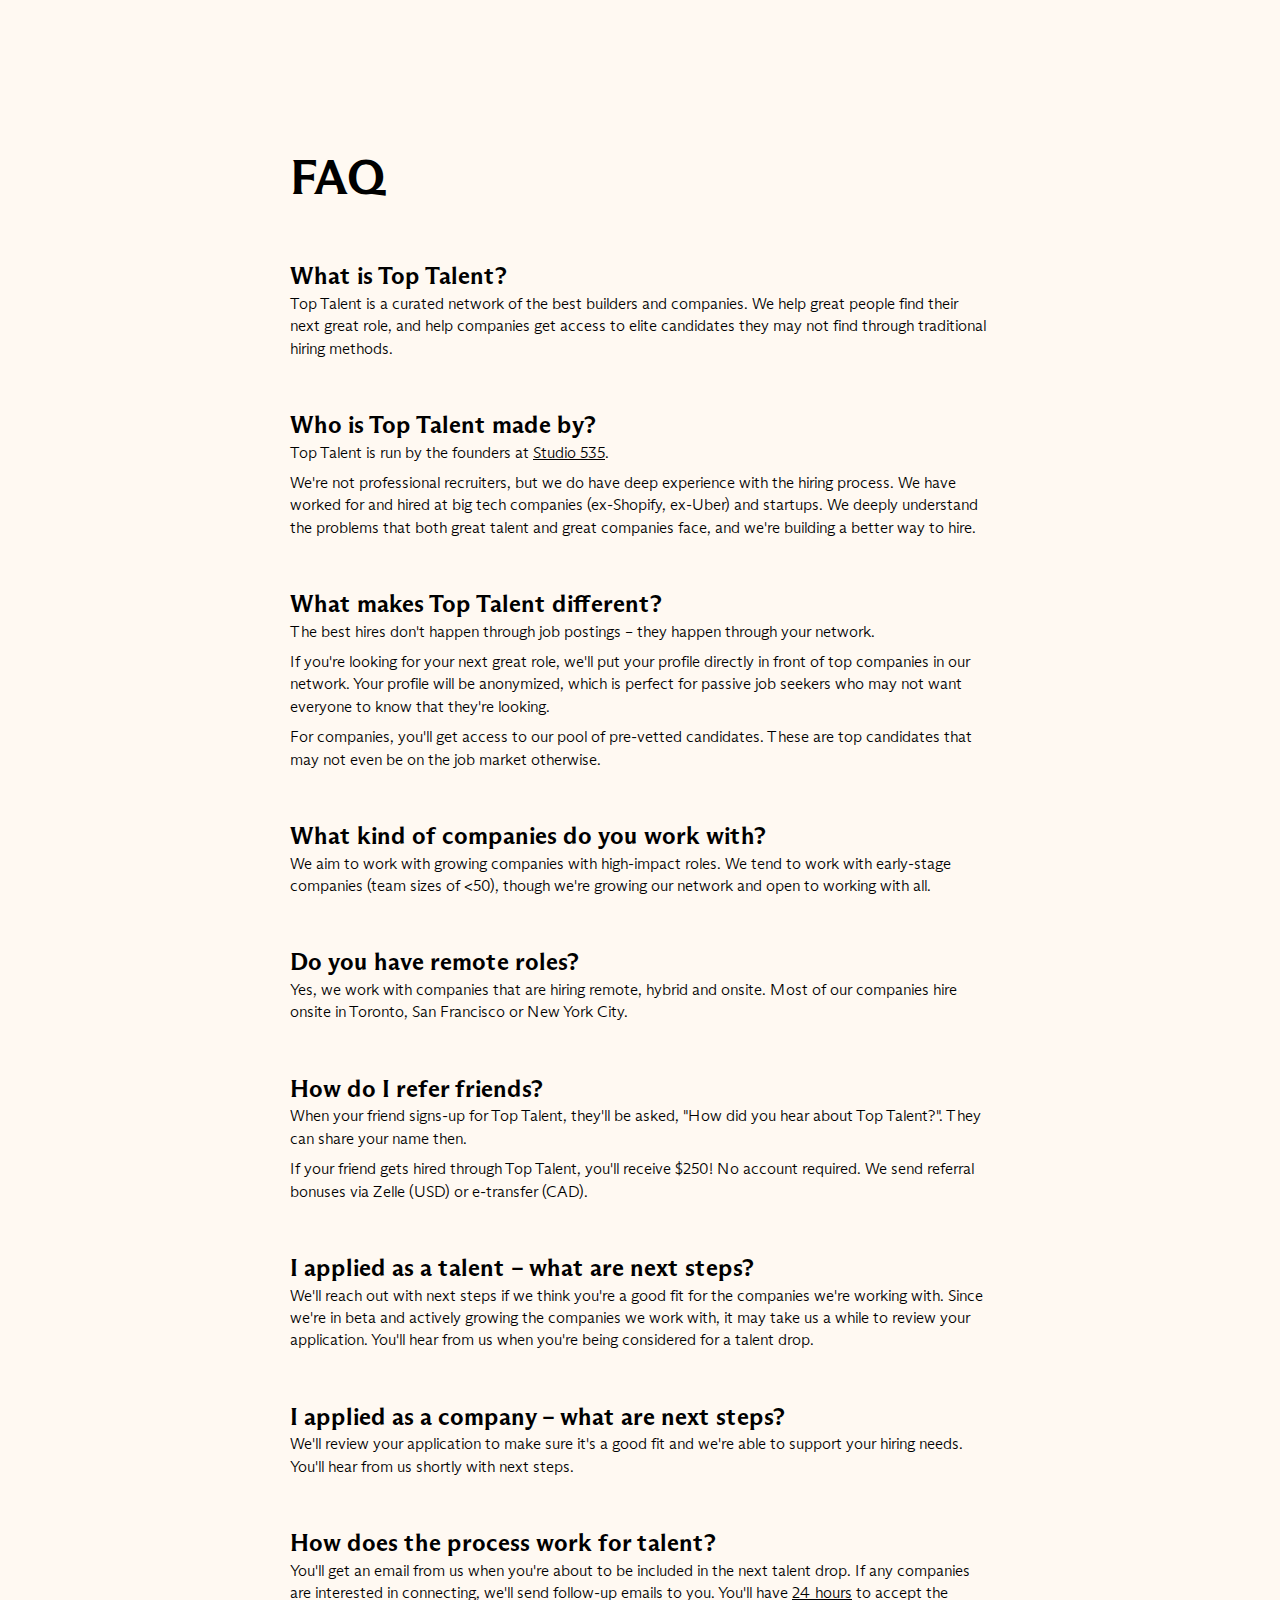
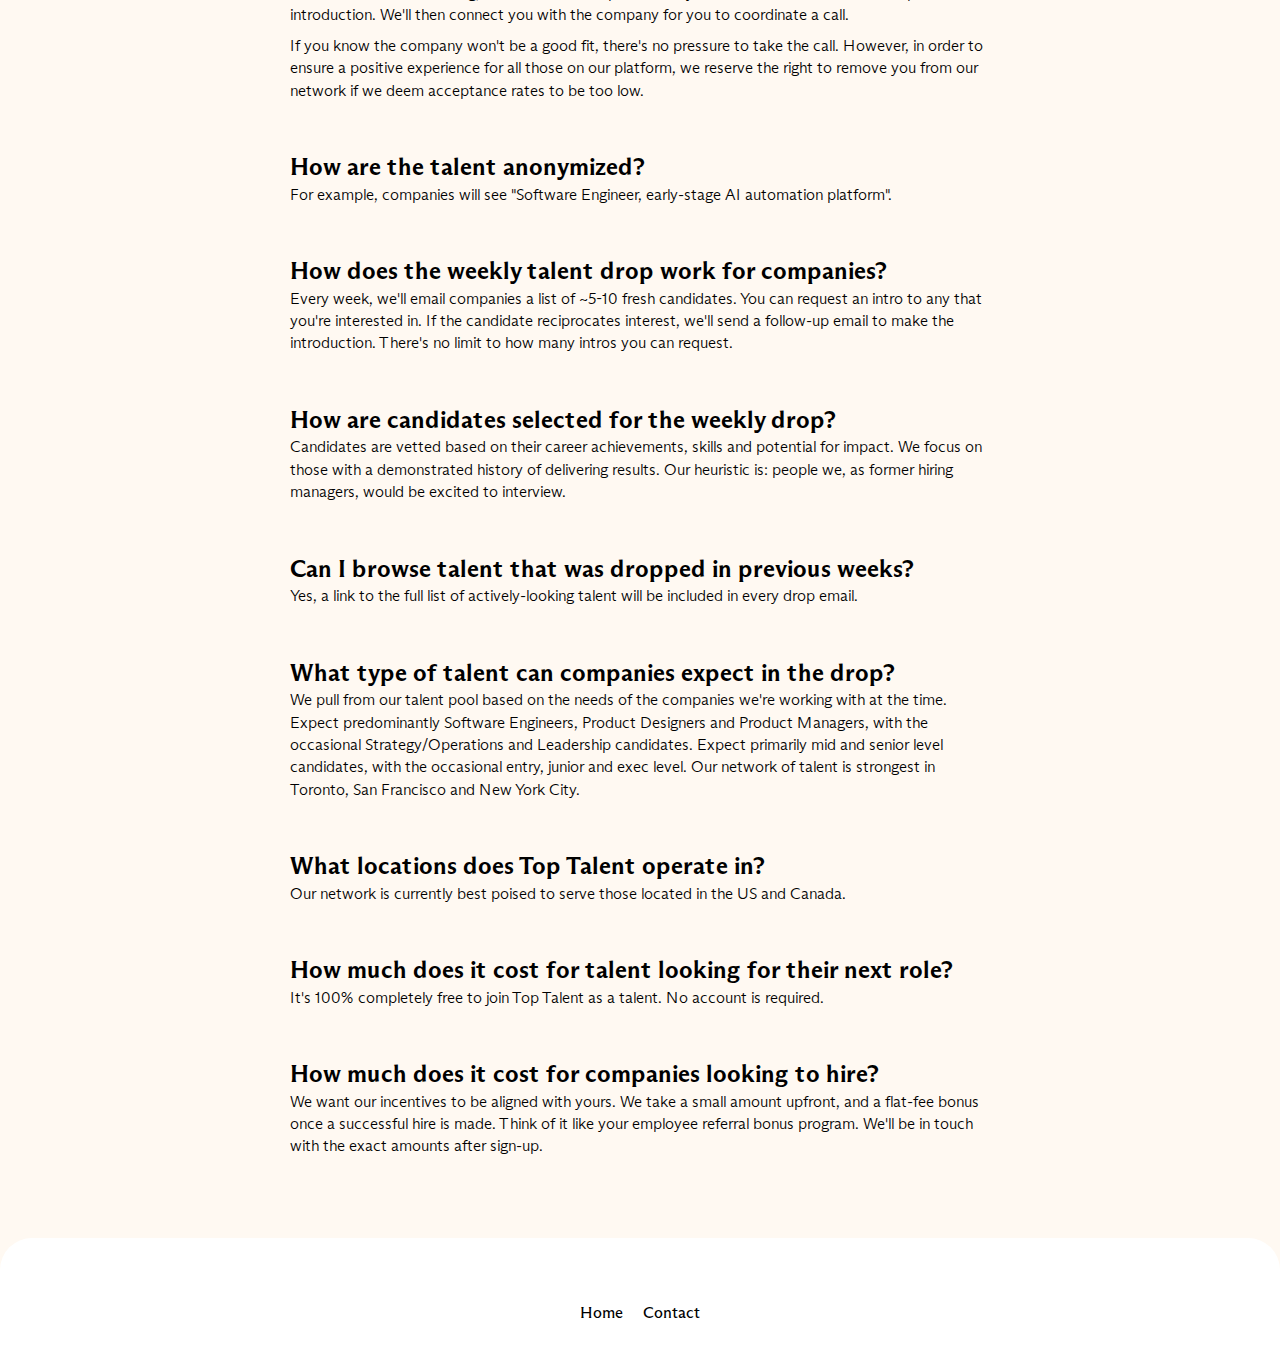
==== commit 12bd0d41: "Fix styles on FAQ page]" ====
--- a/faq.html
+++ b/faq.html
@@ -3,7 +3,7 @@
 <head>
   <meta charset="UTF-8">
   <meta name="viewport" content="width=device-width, initial-scale=1.0">
-  <title>Top Talent by Studio 535</title>
+  <title>Top Talent | FAQ</title>
   <meta name="title" content="Top Talent FAQ" />
   <meta name="description" content="Curated network of the best builders and companies.">
   <link rel="icon"
@@ -65,6 +65,11 @@
       color: #000;
     }
 
+    p {
+      font-family: 'Arizona Sans', Helvetica, sans-serif;
+      font-weight: 300;
+    }
+
     .container {
       margin: 5rem auto;
       max-width: 700px;
@@ -187,7 +192,6 @@
     </div>
   </div>
   <section class="footer">
-    <a href="https://linktr.ee/535toronto" target="_blank" class="logo" onclick="mixpanel.track('Button Click', {'Button Type': 'Studio 535 Logo'})">Studio 535</a>
     <div class="footer-links">
       <a href="./index.html">Home</a>
       <a href="mailto:hi@jointoptalent.co">Contact</a>
